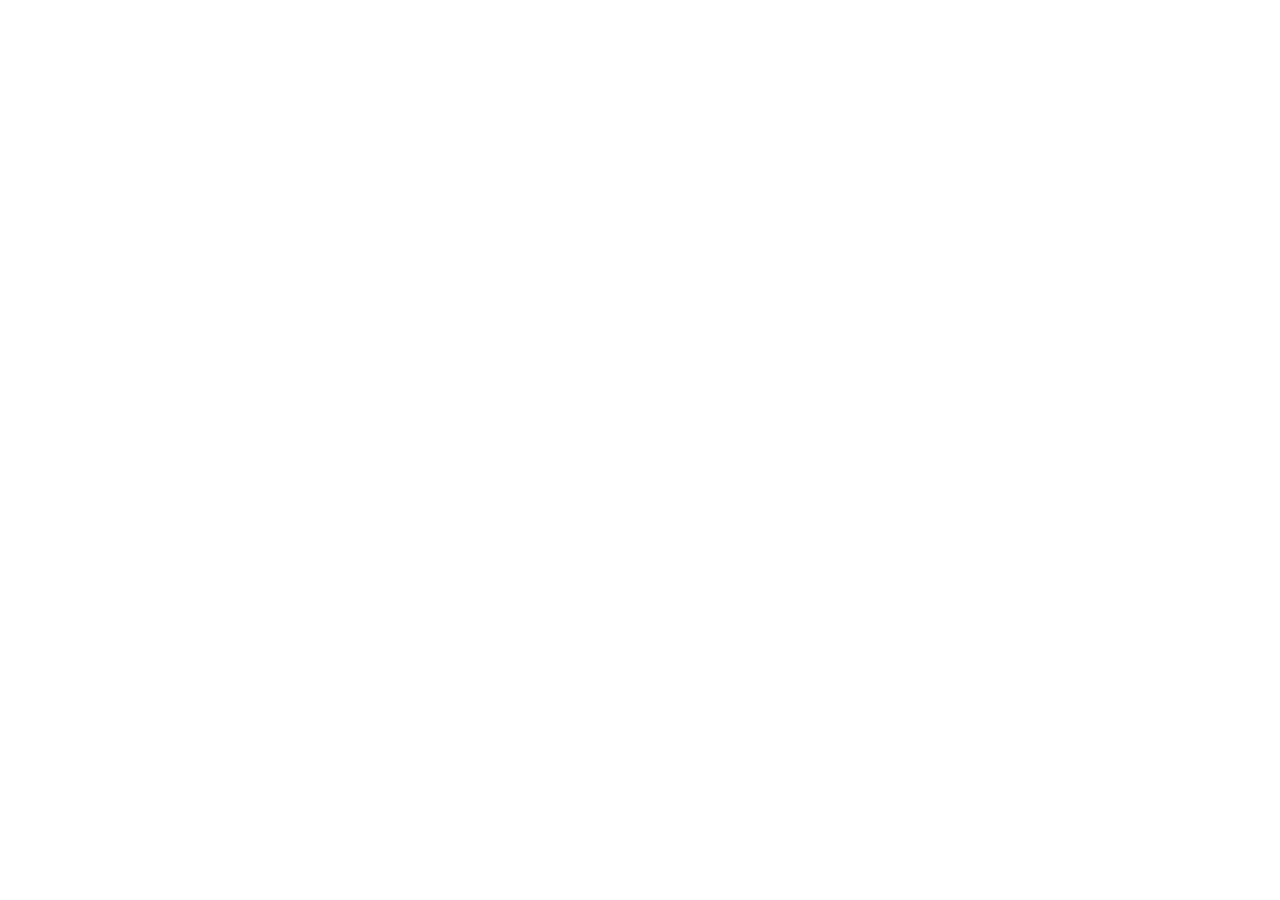
==== travel-packages-page.html @ 7e33ffff "Cria a estrutura base html da pagina pacotes de viagem" ====
<!doctype html>
<html lang="pt-br">
  <head>
    <meta charset="UTF-8" />
    <meta name="viewport" content="width=device-width, initial-scale=1.0" />

    <link rel="stylesheet" href="./css/style.css" />

    <title>Pacotes de Viagem</title>
  </head>
  <body>
    <header class="main-header"></header>

    <section class="hero travel-packages-hero"></section>

    <section class="destinations"></section>

    <section class="payments"></section>

    <section class="testmonials"></section>

    <section class="bottom-hero"></section>

    <footer class="main-footer"></footer>
  </body>
</html>
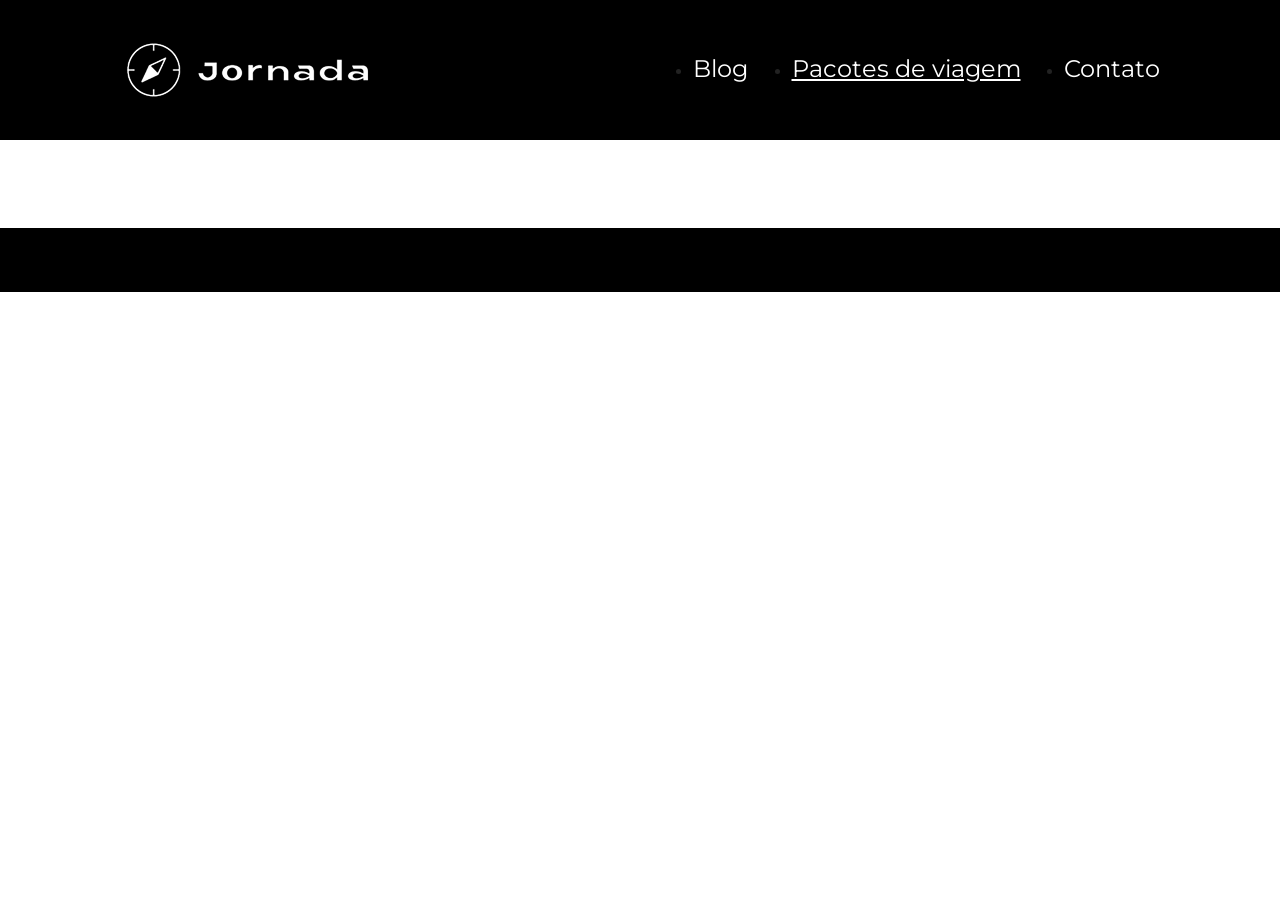
==== commit 30e862ba: "Finaliza o header de pacotes viagem" ====
--- a/travel-packages-page.html
+++ b/travel-packages-page.html
@@ -9,7 +9,57 @@
     <title>Pacotes de Viagem</title>
   </head>
   <body>
-    <header class="main-header"></header>
+    <header class="main-header">
+      <a
+        class="logo"
+        href="index.html"
+        title="Voltar para a página inicial do site Jornada Viagens"
+      >
+        <img
+          class="img-mobile"
+          src="./img/bussola-jornada-branca.png"
+          alt="Bussola do logo Jornada Viagens na cor branca"
+        />
+
+        <img
+          class="img-desktop"
+          src="./img/bussola-texto-jornada-branca.png"
+          alt="Logo Jornada Viagens na cor branca"
+        />
+      </a>
+
+      <div class="navigation-menu">
+        <label for="menu-toggle" class="menu-icon">
+          <img src="./img/menu.png" alt="Menu de navegação" />
+        </label>
+
+        <input type="checkbox" id="menu-toggle" hidden />
+
+        <nav role="navigation">
+          <ul class="list-links">
+            <li>
+              <a href="blog.html" target="_blank" title="Acessar Blog">Blog</a>
+            </li>
+
+            <li>
+              <a
+                href="pacotes.html"
+                class="travel-packages-link"
+                target="_blank"
+                title="Acessar Pacotes de Viagem"
+                >Pacotes de viagem</a
+              >
+            </li>
+
+            <li>
+              <a href="contato.html" target="_blank" title="Acessar Contato"
+                >Contato</a
+              >
+            </li>
+          </ul>
+        </nav>
+      </div>
+    </header>
 
     <section class="hero travel-packages-hero"></section>
 
--- a/css/style.css
+++ b/css/style.css
@@ -0,0 +1,10 @@
+@import url(global.css);
+@import url(header.css);
+@import url(hero.css);
+@import url(offers.css);
+@import url(categories.css);
+@import url(destinations.css);
+@import url(payments.css);
+@import url(testimonials.css);
+@import url(footer.css);
+@import url(travel-packages.css);
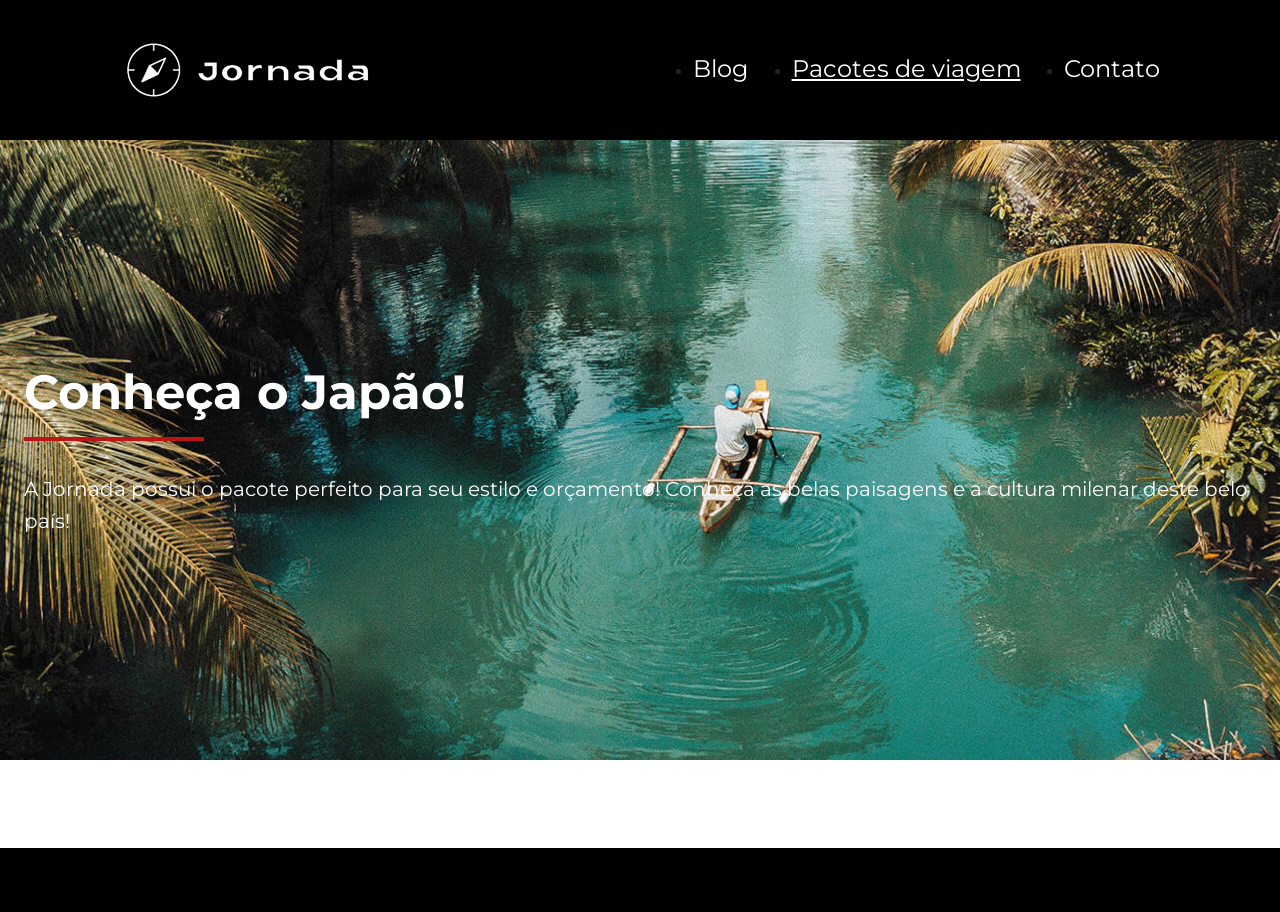
==== commit 2137c2a9: "Adiciona o hero na pacotes de viagem e comeca a estilizar" ====
--- a/travel-packages-page.html
+++ b/travel-packages-page.html
@@ -61,7 +61,18 @@
       </div>
     </header>
 
-    <section class="hero travel-packages-hero"></section>
+    <section class="hero travel-packages-hero">
+      <div class="hero-img">
+        <div class="travel-packages-hero-content">
+          <h1>Conheça o Japão!</h1>
+          <hr />
+          <p>
+            A Jornada possui o pacote perfeito para seu estilo e orçamento!
+            Conheça as belas paisagens e a cultura milenar deste belo país!
+          </p>
+        </div>
+      </div>
+    </section>
 
     <section class="destinations"></section>
 
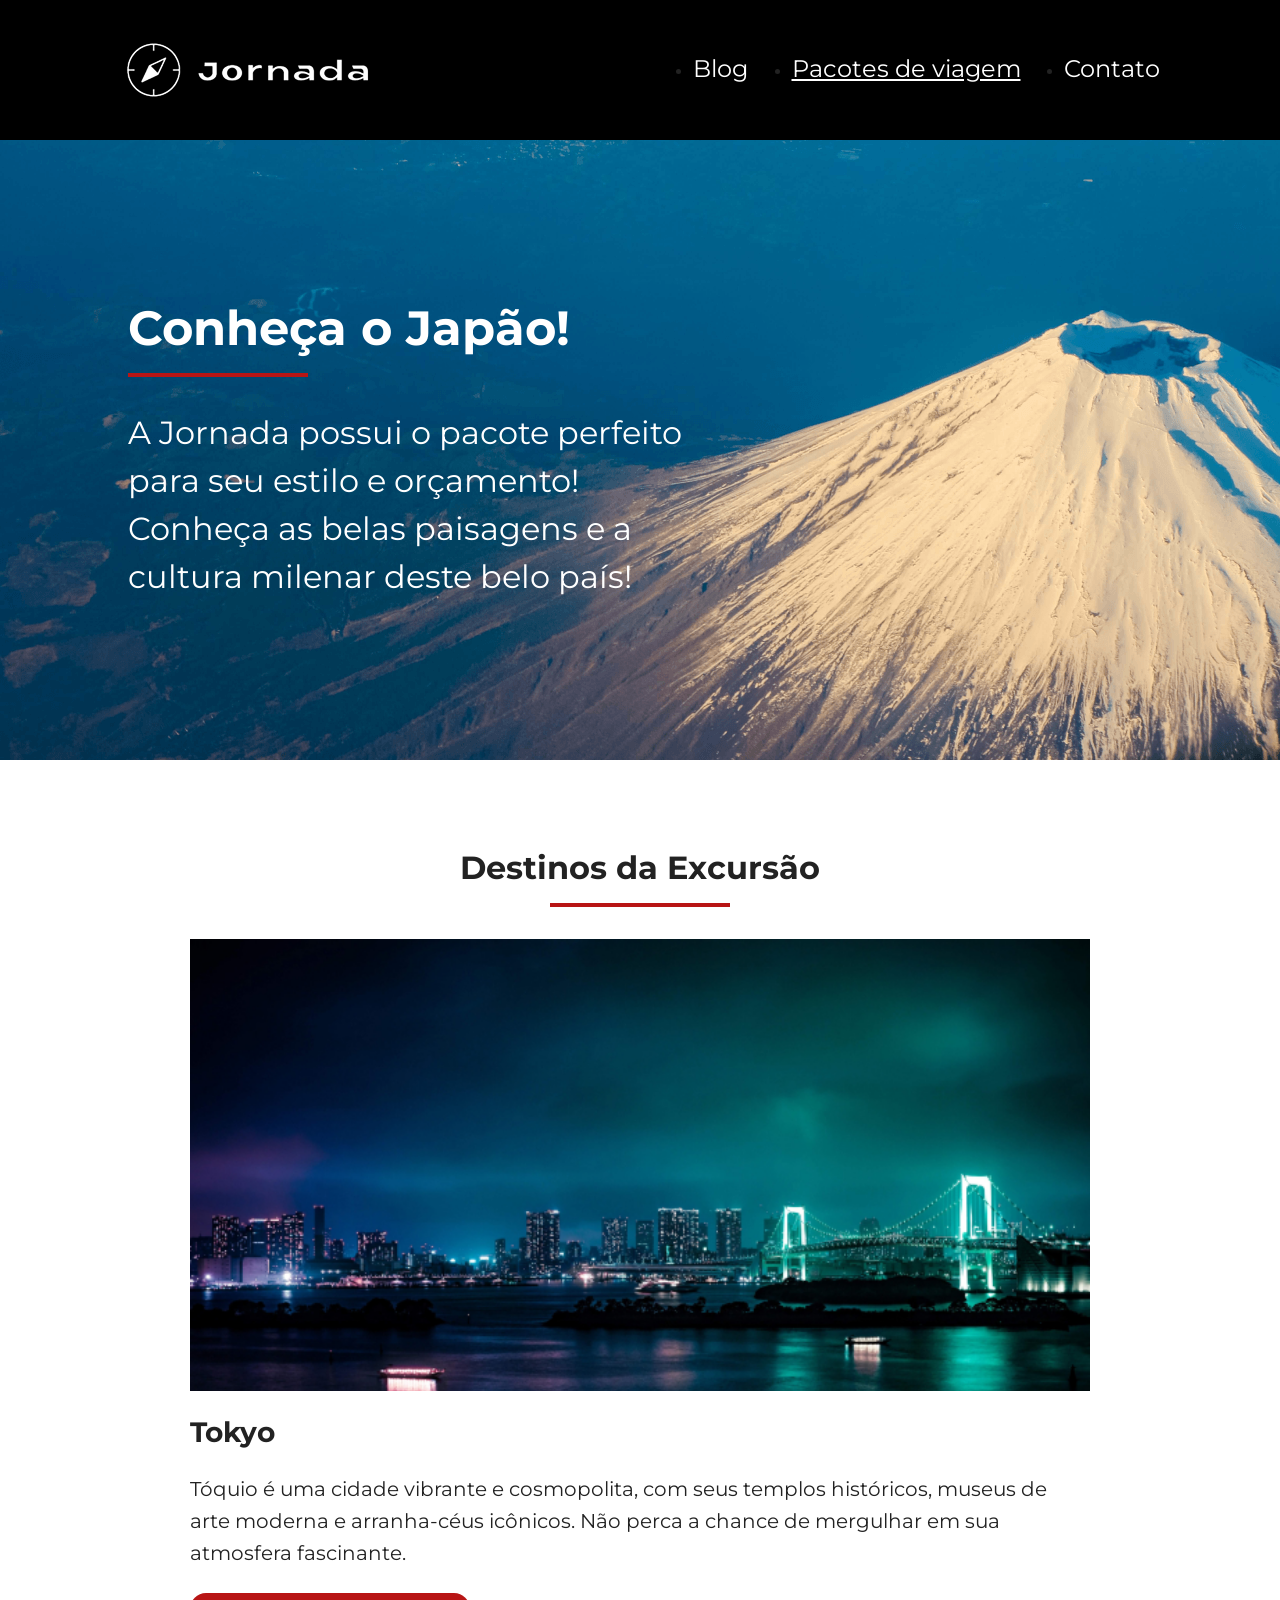
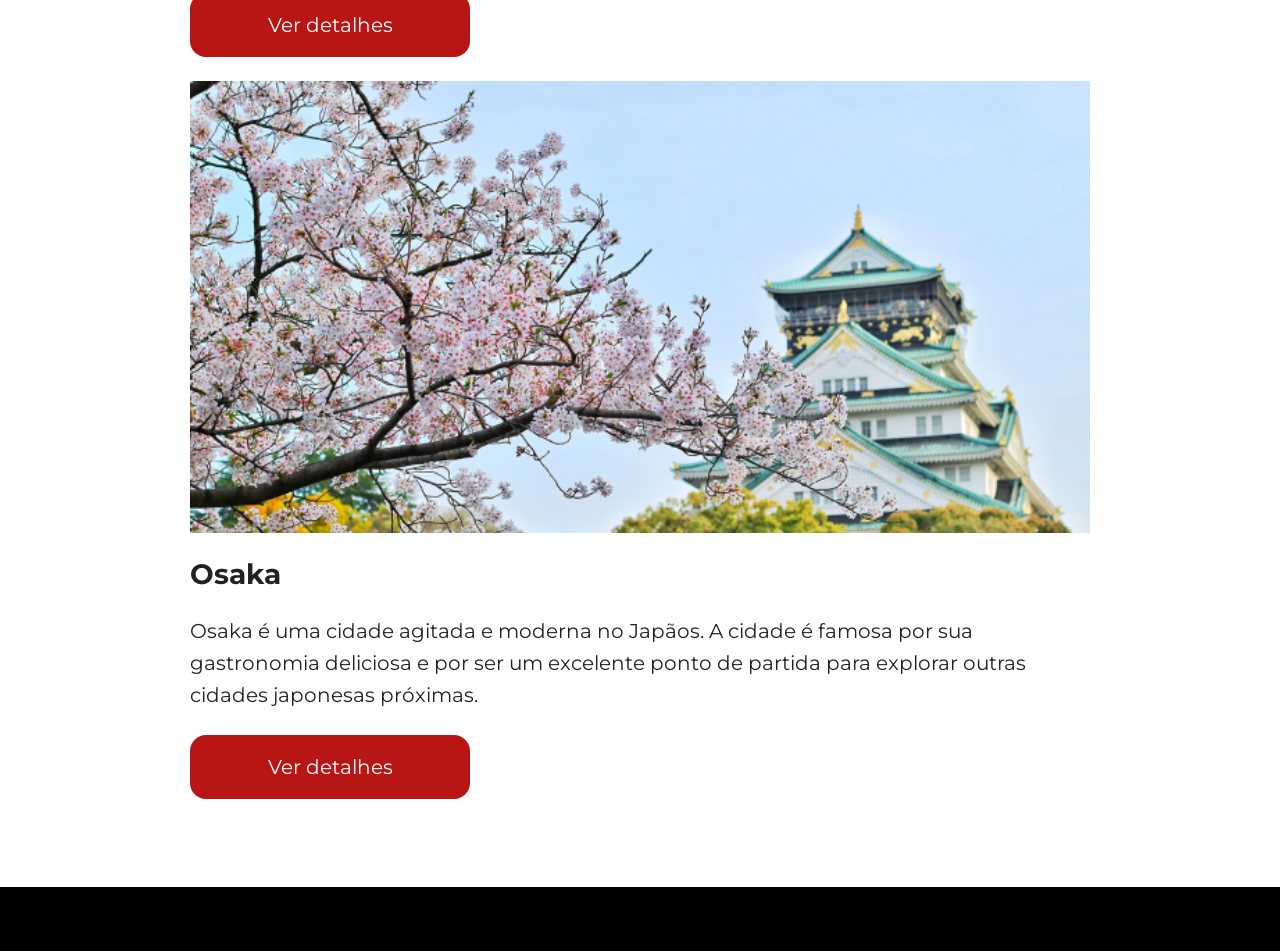
==== commit 560ba627: "Finaliza a secao destinations da travel packages" ====
--- a/travel-packages-page.html
+++ b/travel-packages-page.html
@@ -74,7 +74,60 @@
       </div>
     </section>
 
-    <section class="destinations"></section>
+    <section class="destinations">
+      <div class="section-title">
+        <h2>Destinos da Excursão</h2>
+        <hr />
+      </div>
+
+      <div class="destination-itens">
+        <article class="item tokyo">
+          <header>
+            <div class="img-item img-tokyo"></div>
+            <h3 class="content-title">Tokyo</h3>
+          </header>
+
+          <p class="content-text">
+            Tóquio é uma cidade vibrante e cosmopolita, com seus templos
+            históricos, museus de arte moderna e arranha-céus icônicos. Não
+            perca a chance de mergulhar em sua atmosfera fascinante.
+          </p>
+
+          <footer>
+            <a
+              href="#"
+              class="button"
+              target="_blank"
+              title="Veja mais detalhes do destino Tokyo"
+              >Ver detalhes</a
+            >
+          </footer>
+        </article>
+
+        <article class="item osaka">
+          <header>
+            <div class="img-item img-osaka"></div>
+            <h3 class="content-title">Osaka</h3>
+          </header>
+
+          <p class="content-text">
+            Osaka é uma cidade agitada e moderna no Japãos. A cidade é famosa
+            por sua gastronomia deliciosa e por ser um excelente ponto de
+            partida para explorar outras cidades japonesas próximas.
+          </p>
+
+          <footer>
+            <a
+              href="#"
+              class="button"
+              target="_blank"
+              title="Veja mais detalhes do destino Osaka"
+              >Ver detalhes</a
+            >
+          </footer>
+        </article>
+      </div>
+    </section>
 
     <section class="payments"></section>
 
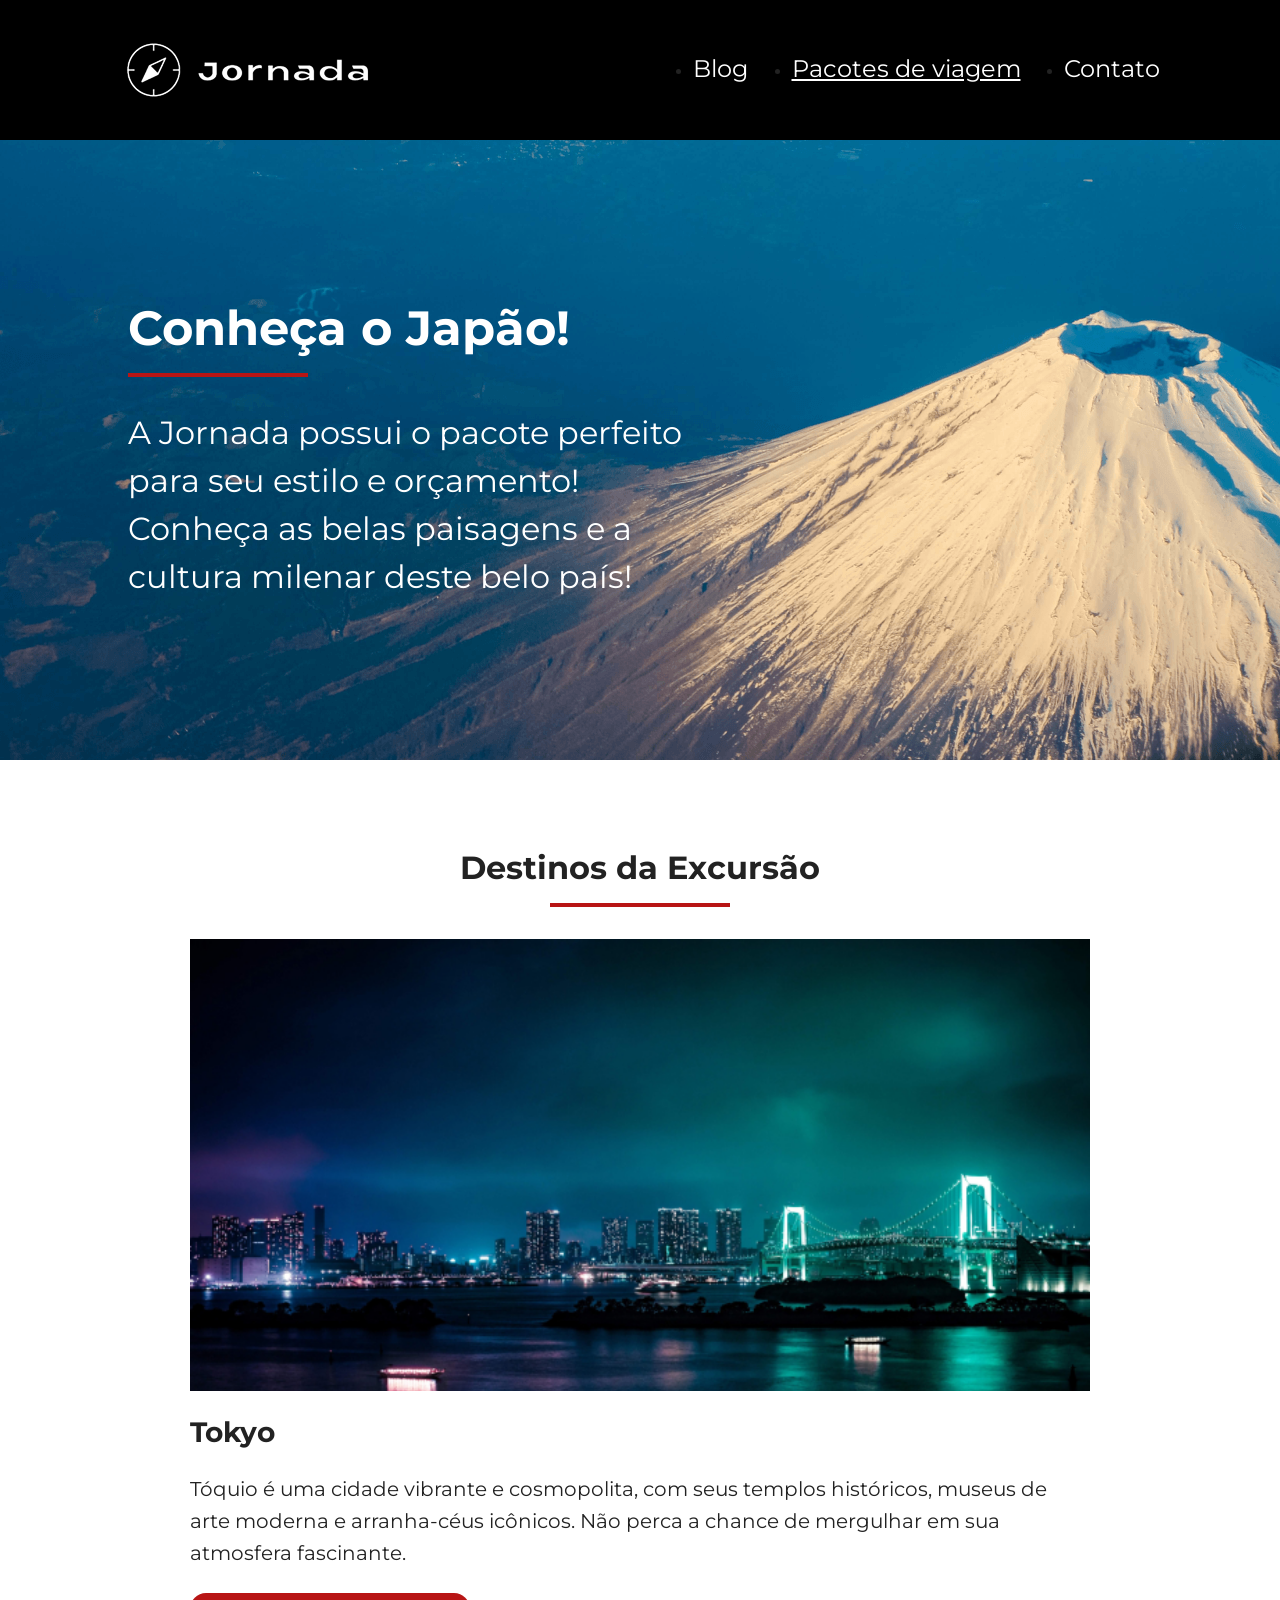
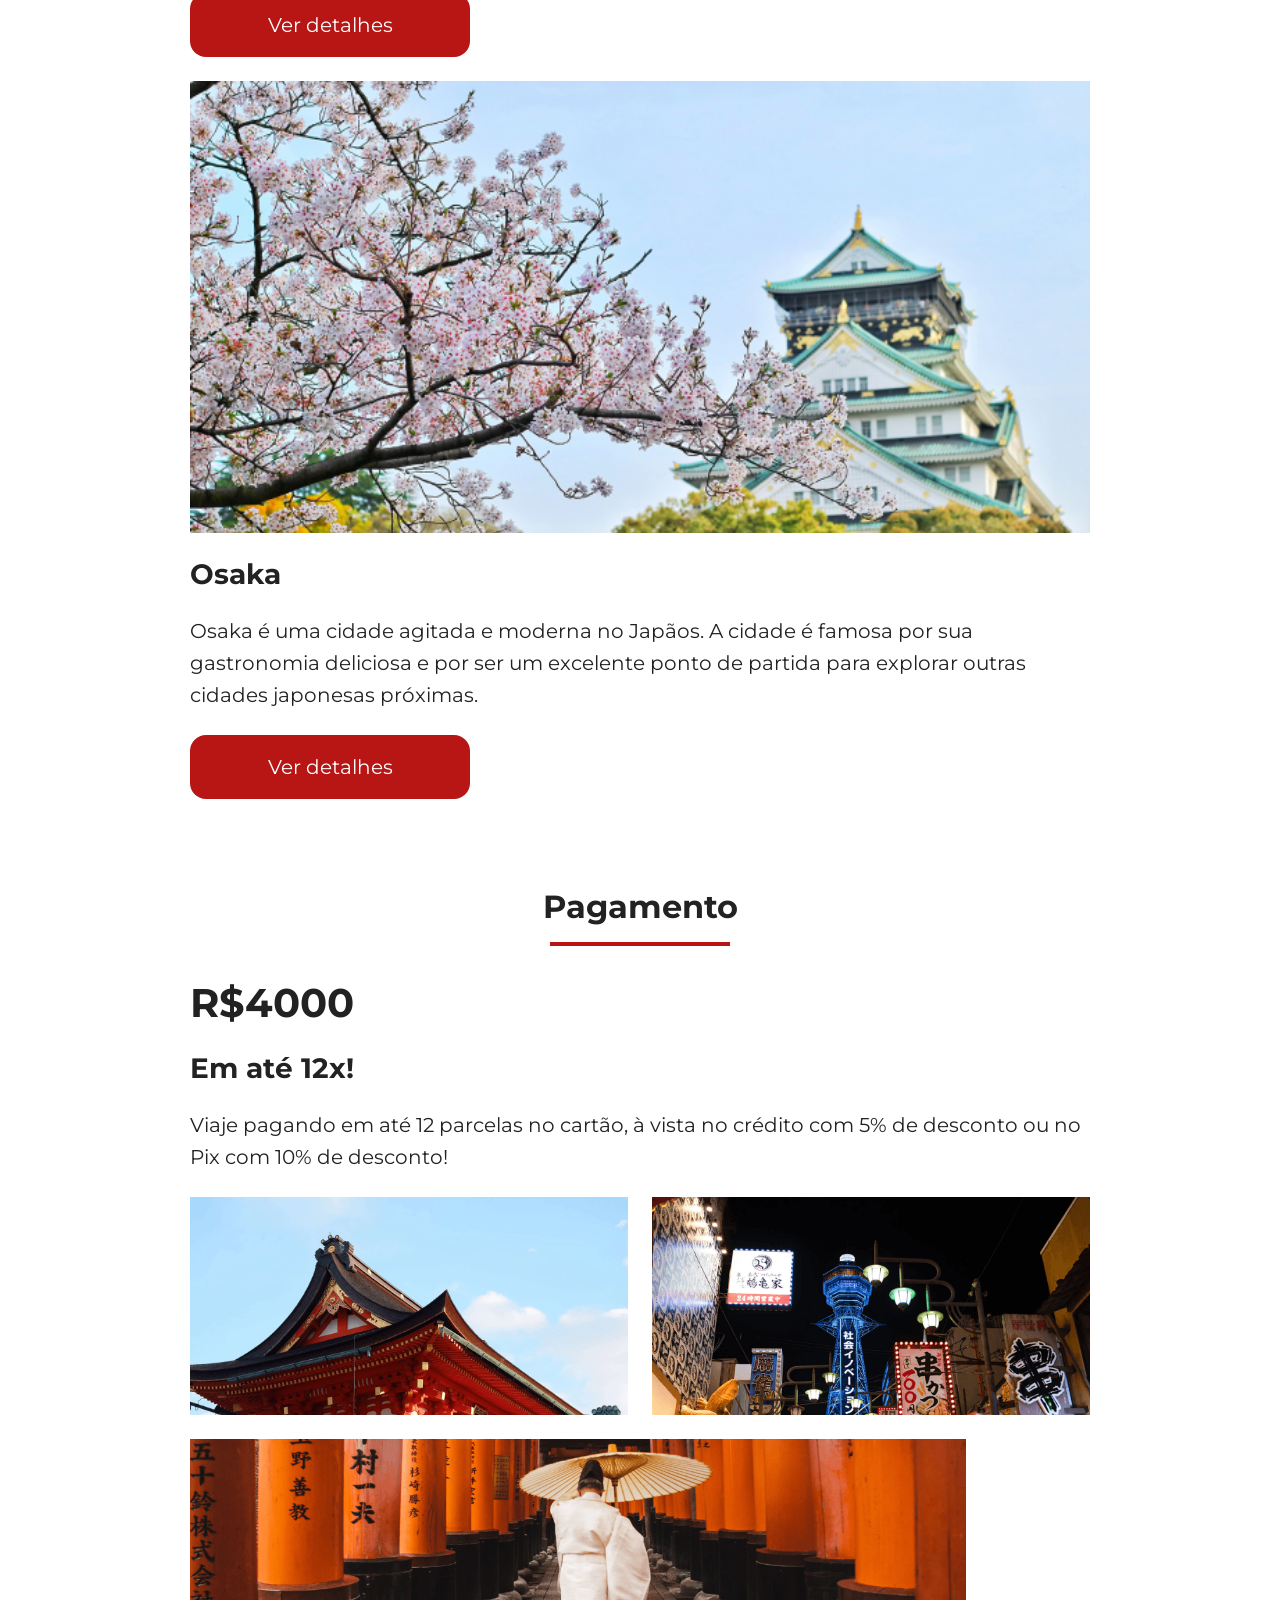
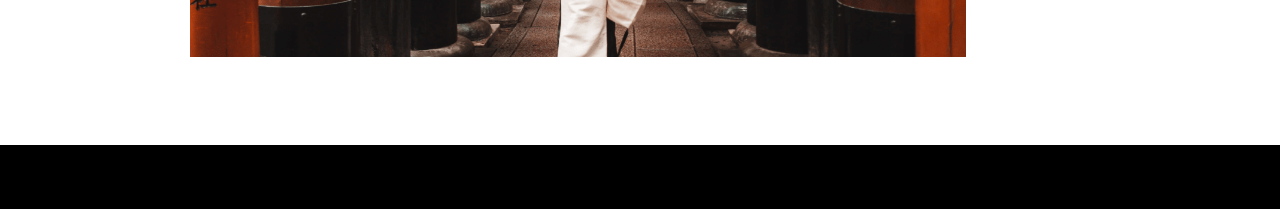
==== commit 83ea28b8: "Adiciona a secao de pagamentos da pagina travel packages" ====
--- a/travel-packages-page.html
+++ b/travel-packages-page.html
@@ -129,7 +129,29 @@
       </div>
     </section>
 
-    <section class="payments"></section>
+    <section class="payments">
+      <div class="section-title">
+        <h2>Pagamento</h2>
+        <hr />
+      </div>
+
+      <div class="content-container travel-packages">
+        <div class="text-content">
+          <h3 class="content-title"><span>R$4000</span>Em até 12x!</h3>
+
+          <p class="content-text">
+            Viaje pagando em até 12 parcelas no cartão, à vista no crédito com
+            5% de desconto ou no Pix com 10% de desconto!
+          </p>
+        </div>
+
+        <div class="image-content">
+          <div class="image first"></div>
+          <div class="image second"></div>
+          <div class="image third colspan-2"></div>
+        </div>
+      </div>
+    </section>
 
     <section class="testmonials"></section>
 
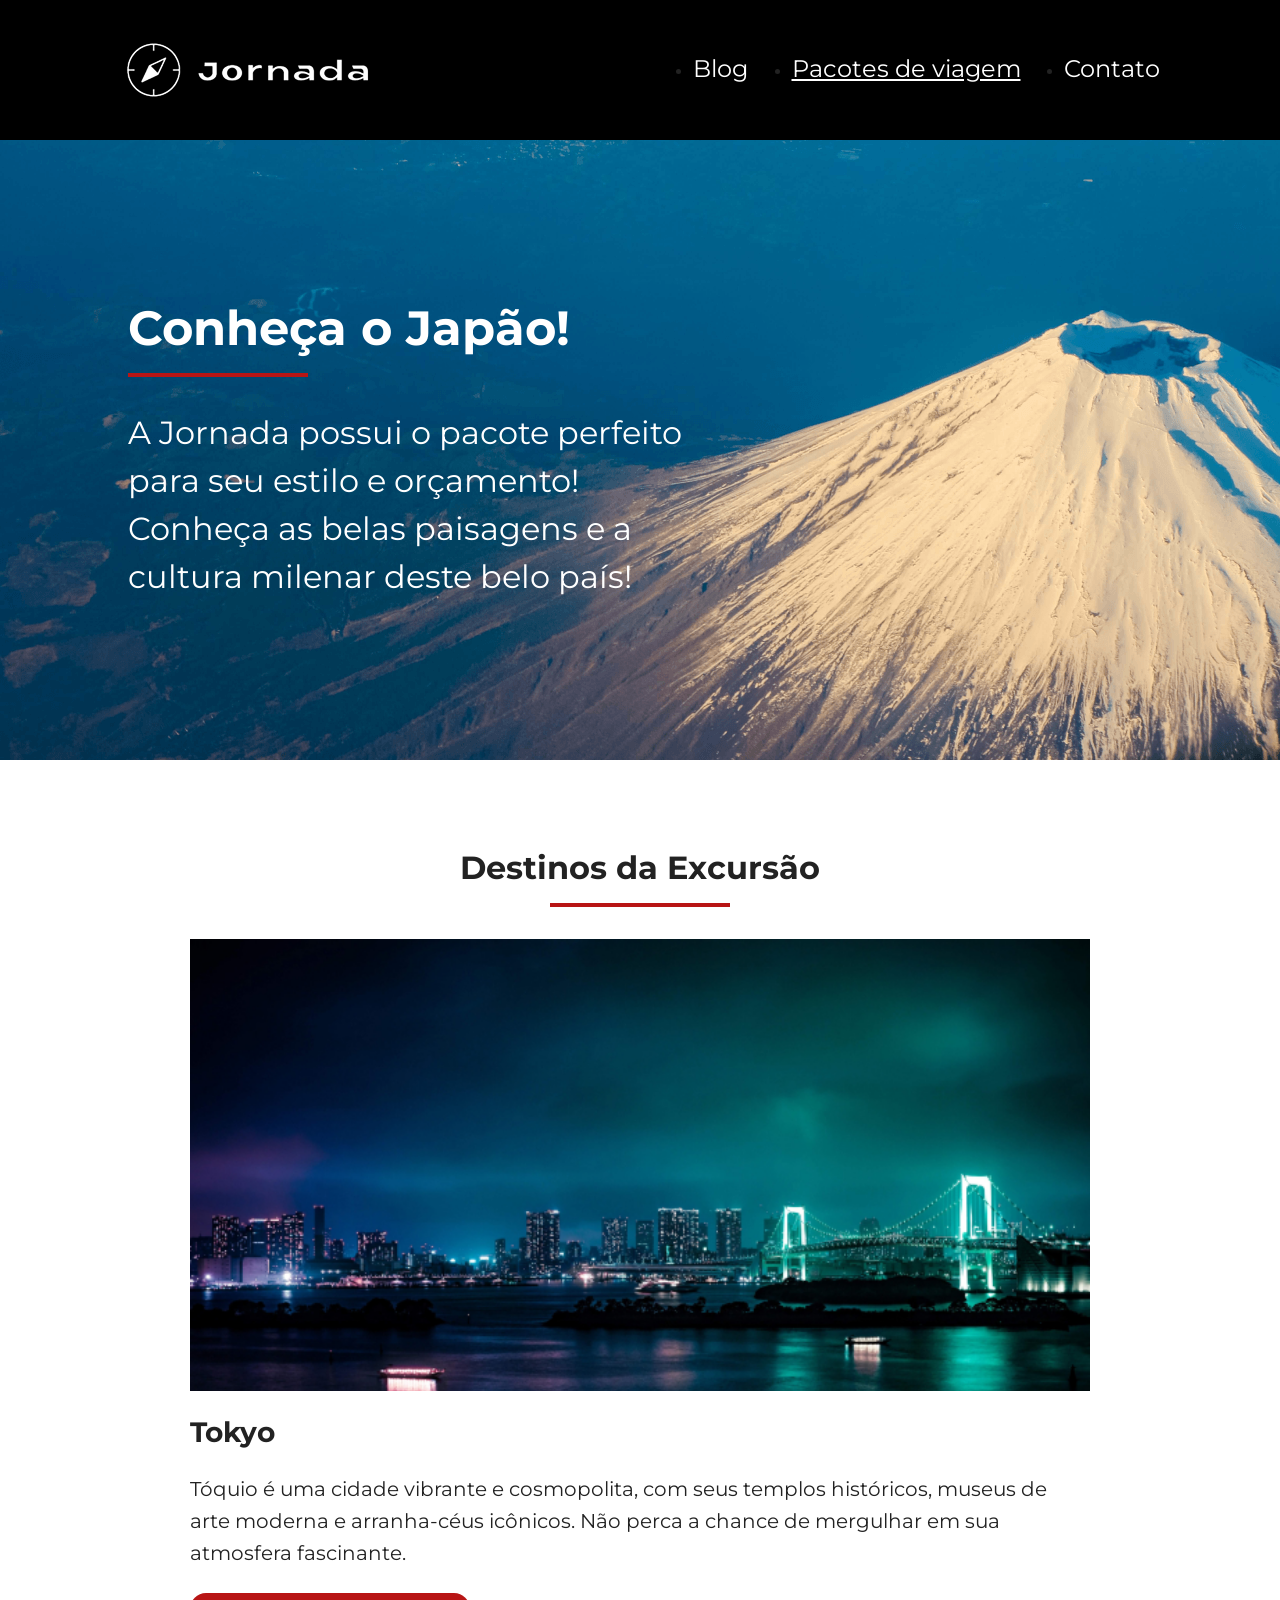
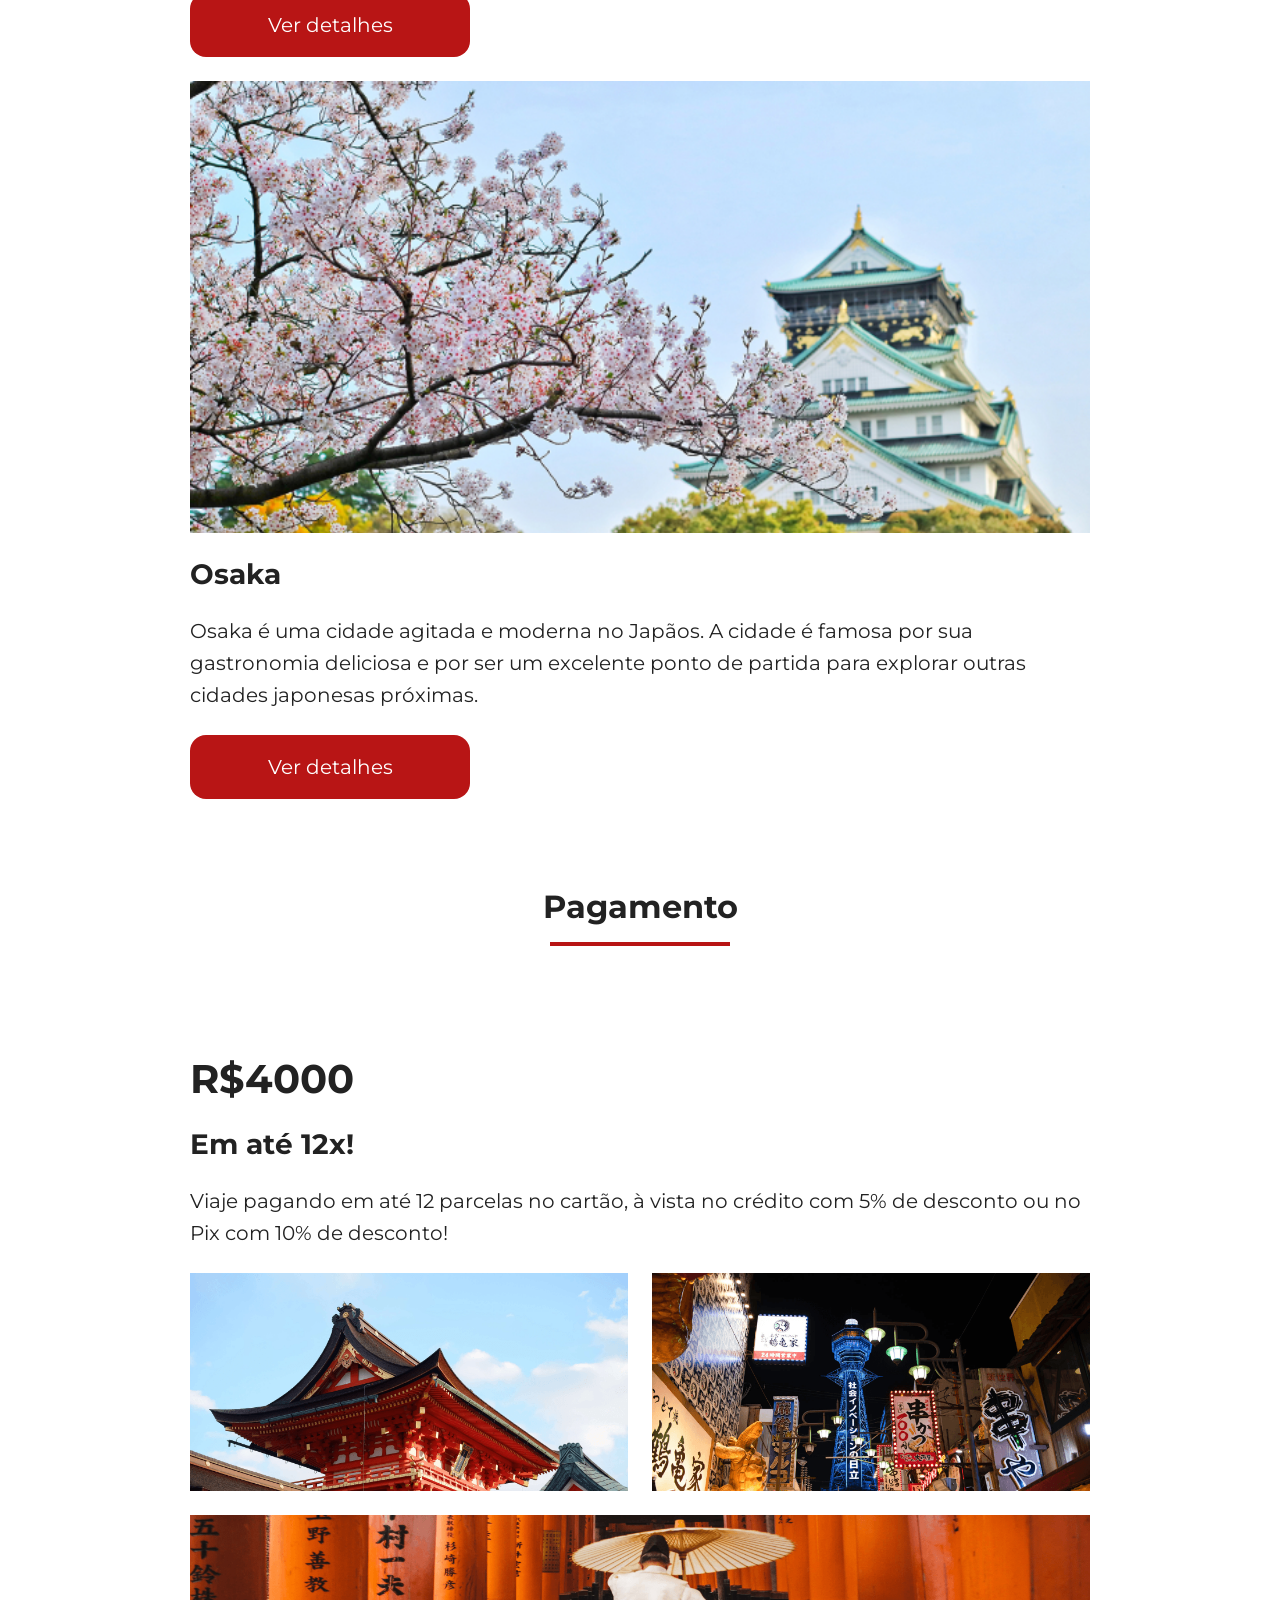
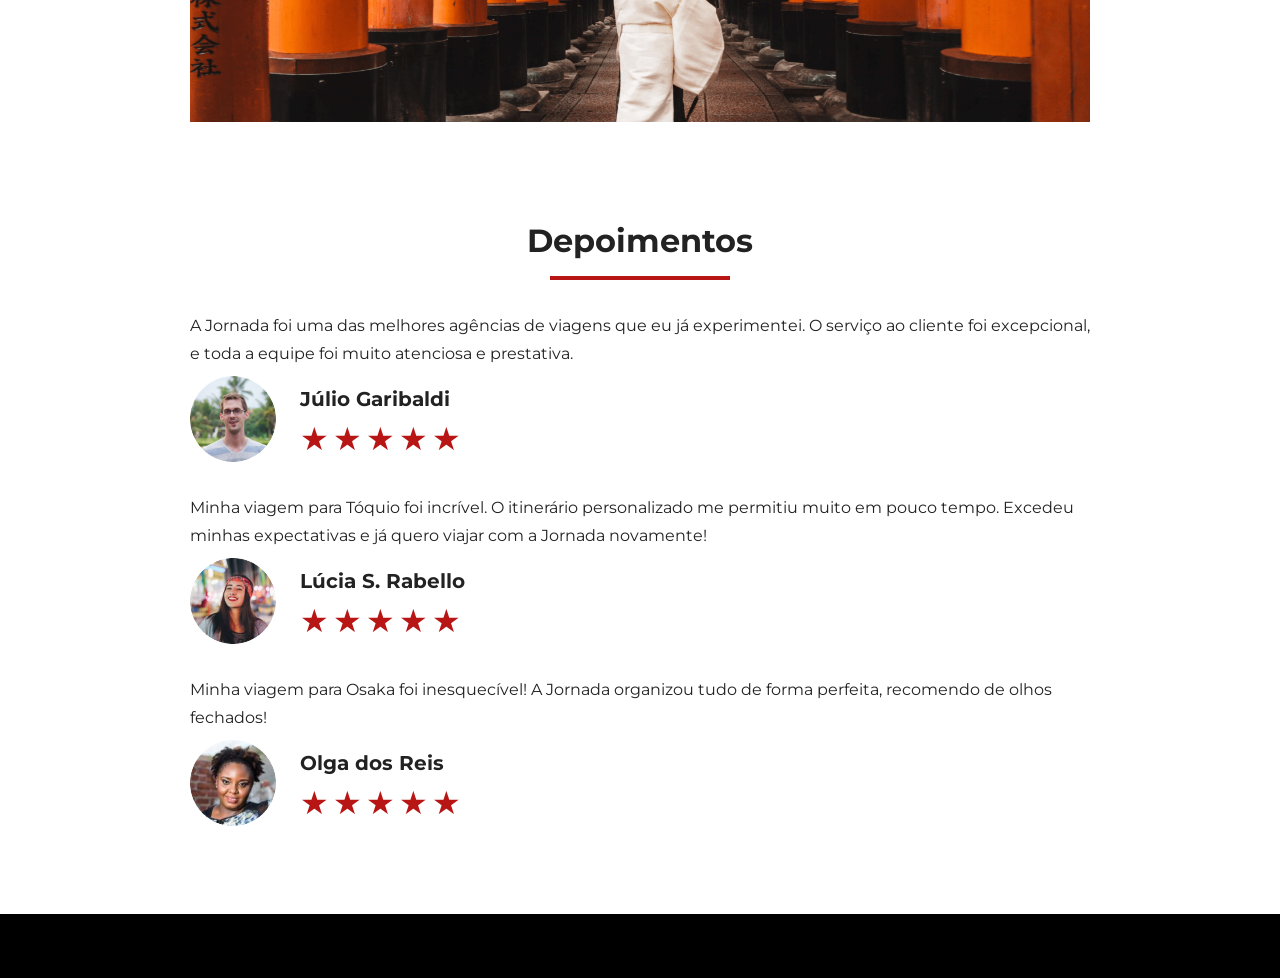
==== commit d3b40376: "Adiciona a secao Depoimentos da pagina pacotes de viagenm" ====
--- a/travel-packages-page.html
+++ b/travel-packages-page.html
@@ -153,7 +153,100 @@
       </div>
     </section>
 
-    <section class="testmonials"></section>
+    <section class="testimonials travel-packages">
+      <div class="section-title">
+        <h2>Depoimentos</h2>
+        <hr />
+      </div>
+
+      <div class="testimonial-container">
+        <article>
+          <header>
+            <p>
+              A Jornada foi uma das melhores agências de viagens que eu já
+              experimentei. O serviço ao cliente foi excepcional, e toda a
+              equipe foi muito atenciosa e prestativa.
+            </p>
+          </header>
+
+          <footer>
+            <img
+              src="./img/julio-mobile.png"
+              alt="Imagem de perfil da cliente Júlio Garibaldi"
+            />
+
+            <div class="profile-content">
+              <h3>Júlio Garibaldi</h3>
+
+              <div class="rating">
+                <span class="star">★</span>
+                <span class="star">★</span>
+                <span class="star">★</span>
+                <span class="star">★</span>
+                <span class="star">★</span>
+              </div>
+            </div>
+          </footer>
+        </article>
+
+        <article>
+          <header>
+            <p>
+              Minha viagem para Tóquio foi incrível. O itinerário personalizado
+              me permitiu muito em pouco tempo. Excedeu minhas expectativas e já
+              quero viajar com a Jornada novamente!
+            </p>
+          </header>
+
+          <footer>
+            <img
+              src="./img/lucia-mobile.png"
+              alt="Imagem de perfil da cliente Lúcia S. Rabello"
+            />
+
+            <div class="profile-content">
+              <h3>Lúcia S. Rabello</h3>
+
+              <div class="rating">
+                <span class="star">★</span>
+                <span class="star">★</span>
+                <span class="star">★</span>
+                <span class="star">★</span>
+                <span class="star">★</span>
+              </div>
+            </div>
+          </footer>
+        </article>
+
+        <article>
+          <header>
+            <p>
+              Minha viagem para Osaka foi inesquecível! A Jornada organizou tudo
+              de forma perfeita, recomendo de olhos fechados!
+            </p>
+          </header>
+
+          <footer>
+            <img
+              src="./img/olga-mobile.png"
+              alt="Imagem de perfil da cliente Olga dos Reis"
+            />
+
+            <div class="profile-content">
+              <h3>Olga dos Reis</h3>
+
+              <div class="rating">
+                <span class="star">★</span>
+                <span class="star">★</span>
+                <span class="star">★</span>
+                <span class="star">★</span>
+                <span class="star">★</span>
+              </div>
+            </div>
+          </footer>
+        </article>
+      </div>
+    </section>
 
     <section class="bottom-hero"></section>
 
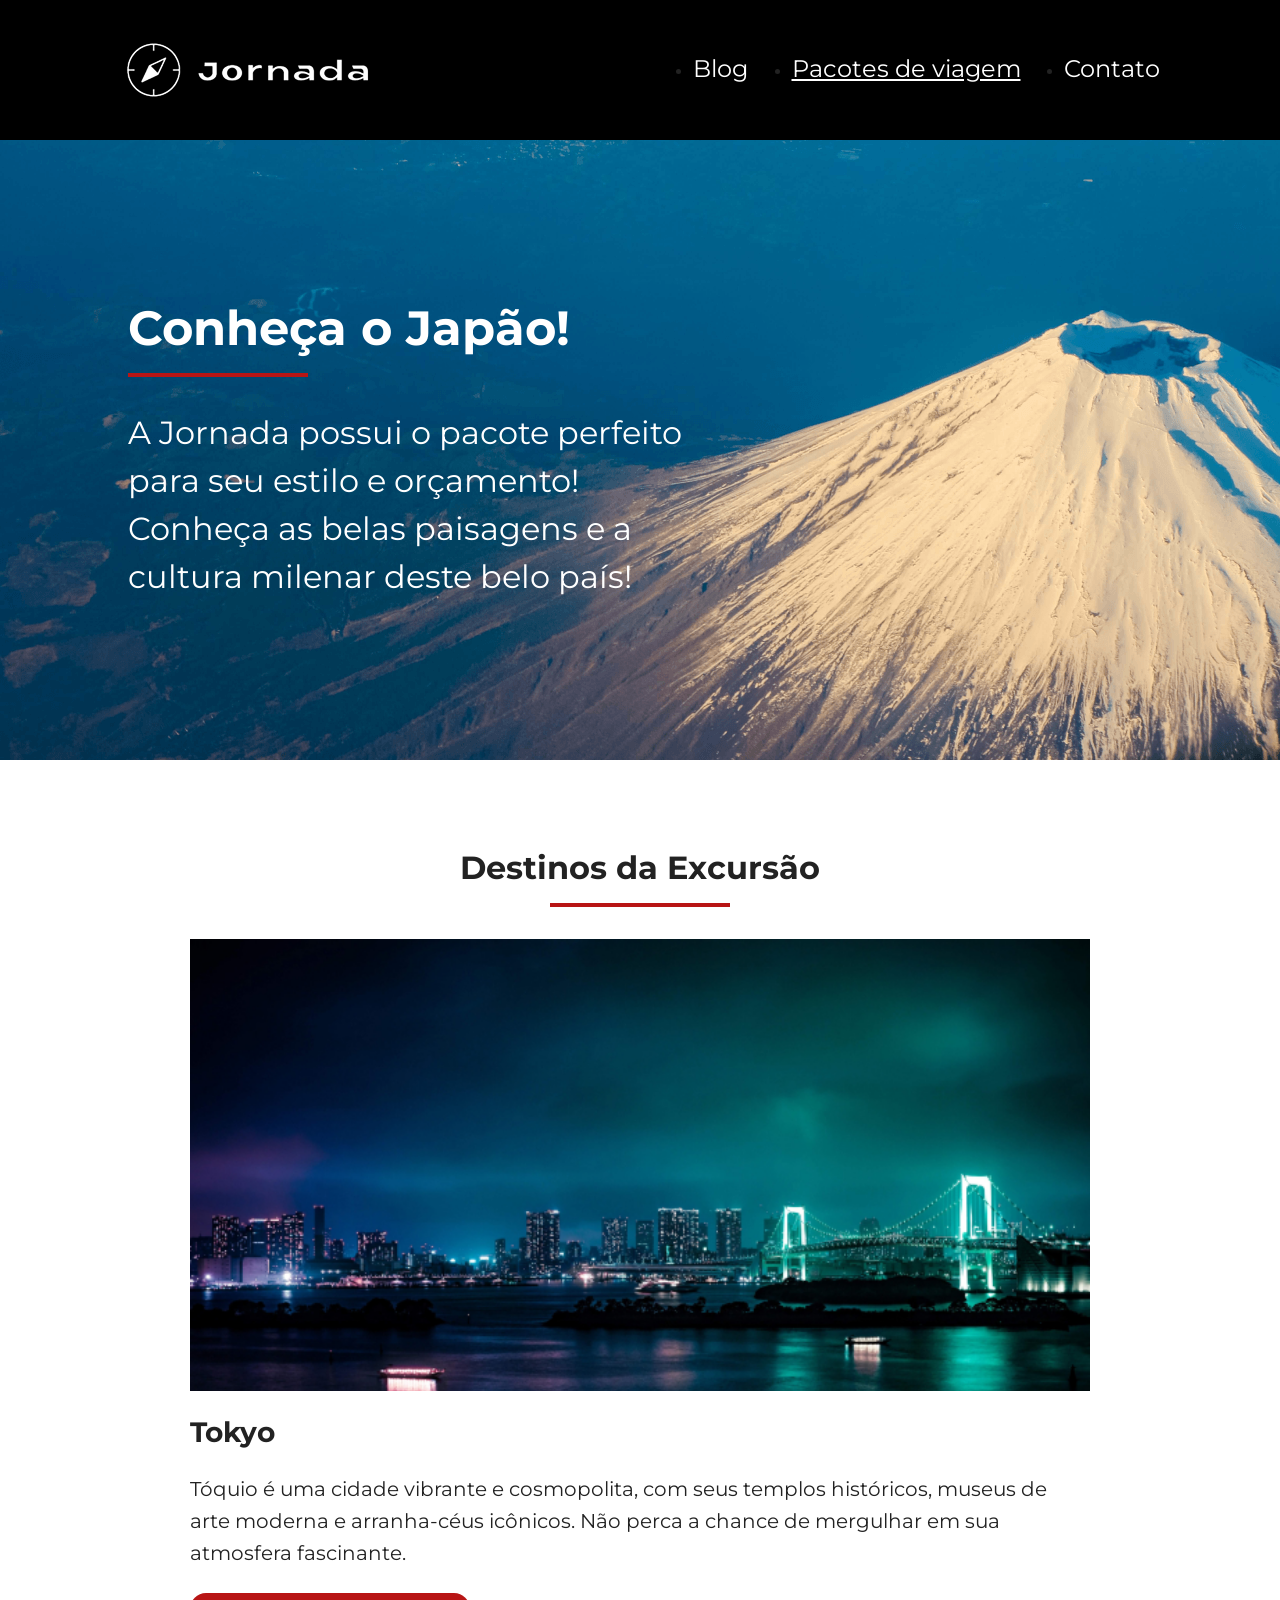
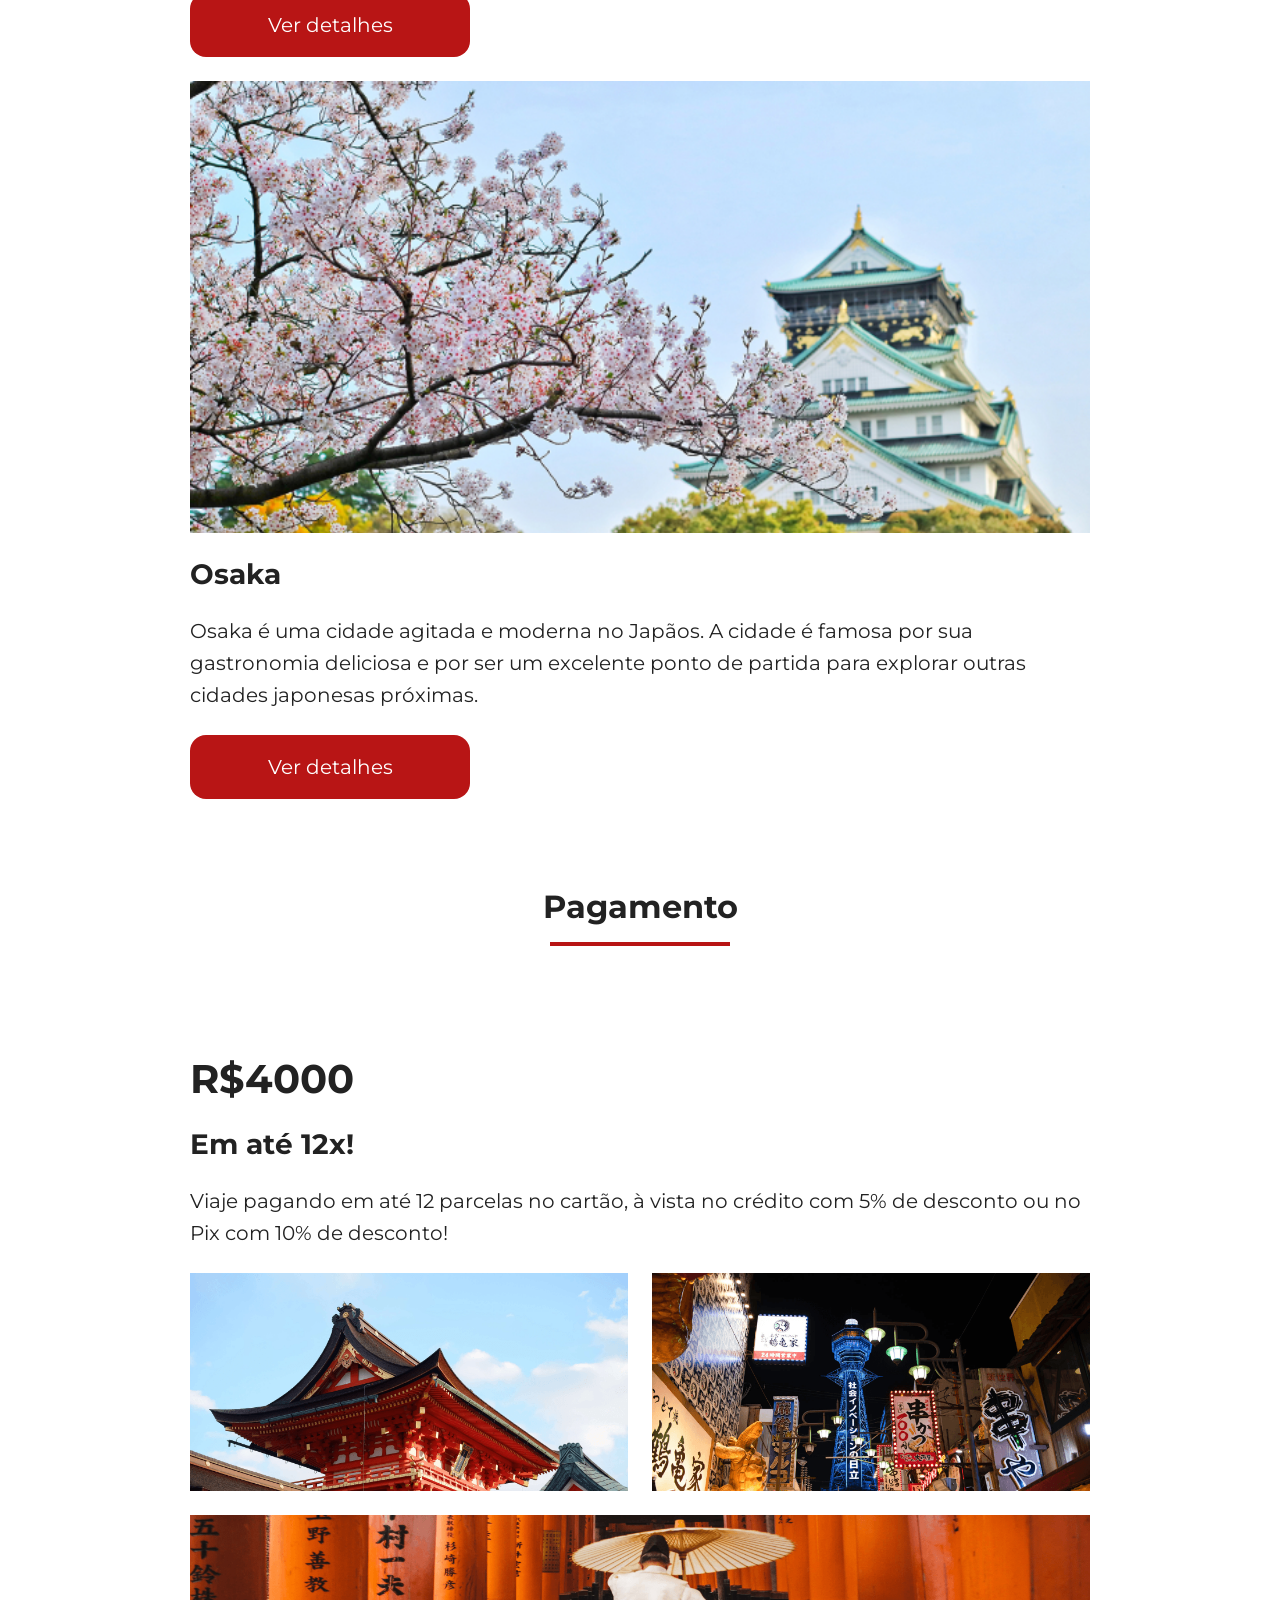
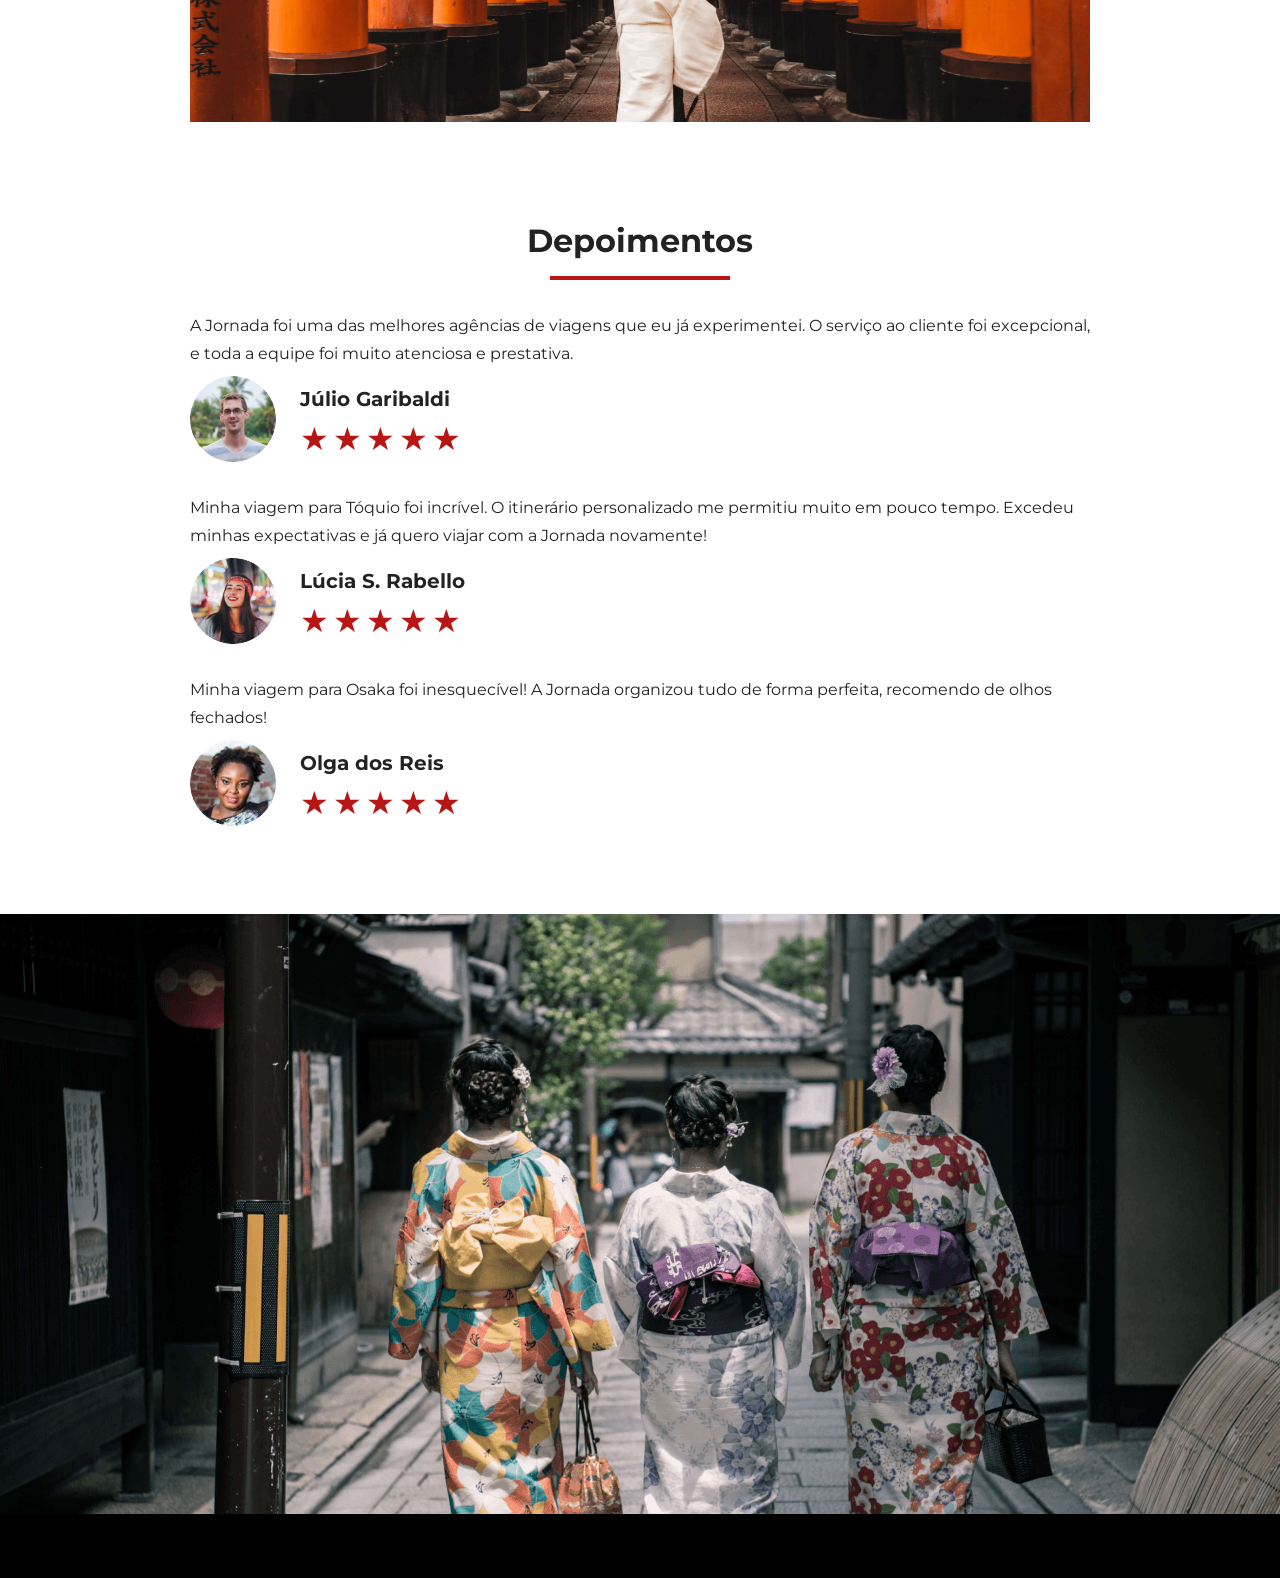
==== commit e6197ced: "Adiciona a secao bottom hero da pagia pacotes de viagem" ====
--- a/travel-packages-page.html
+++ b/travel-packages-page.html
@@ -248,7 +248,9 @@
       </div>
     </section>
 
-    <section class="bottom-hero"></section>
+    <section class="bottom-hero travel-packages">
+      <div class="hero-img"></div>
+    </section>
 
     <footer class="main-footer"></footer>
   </body>
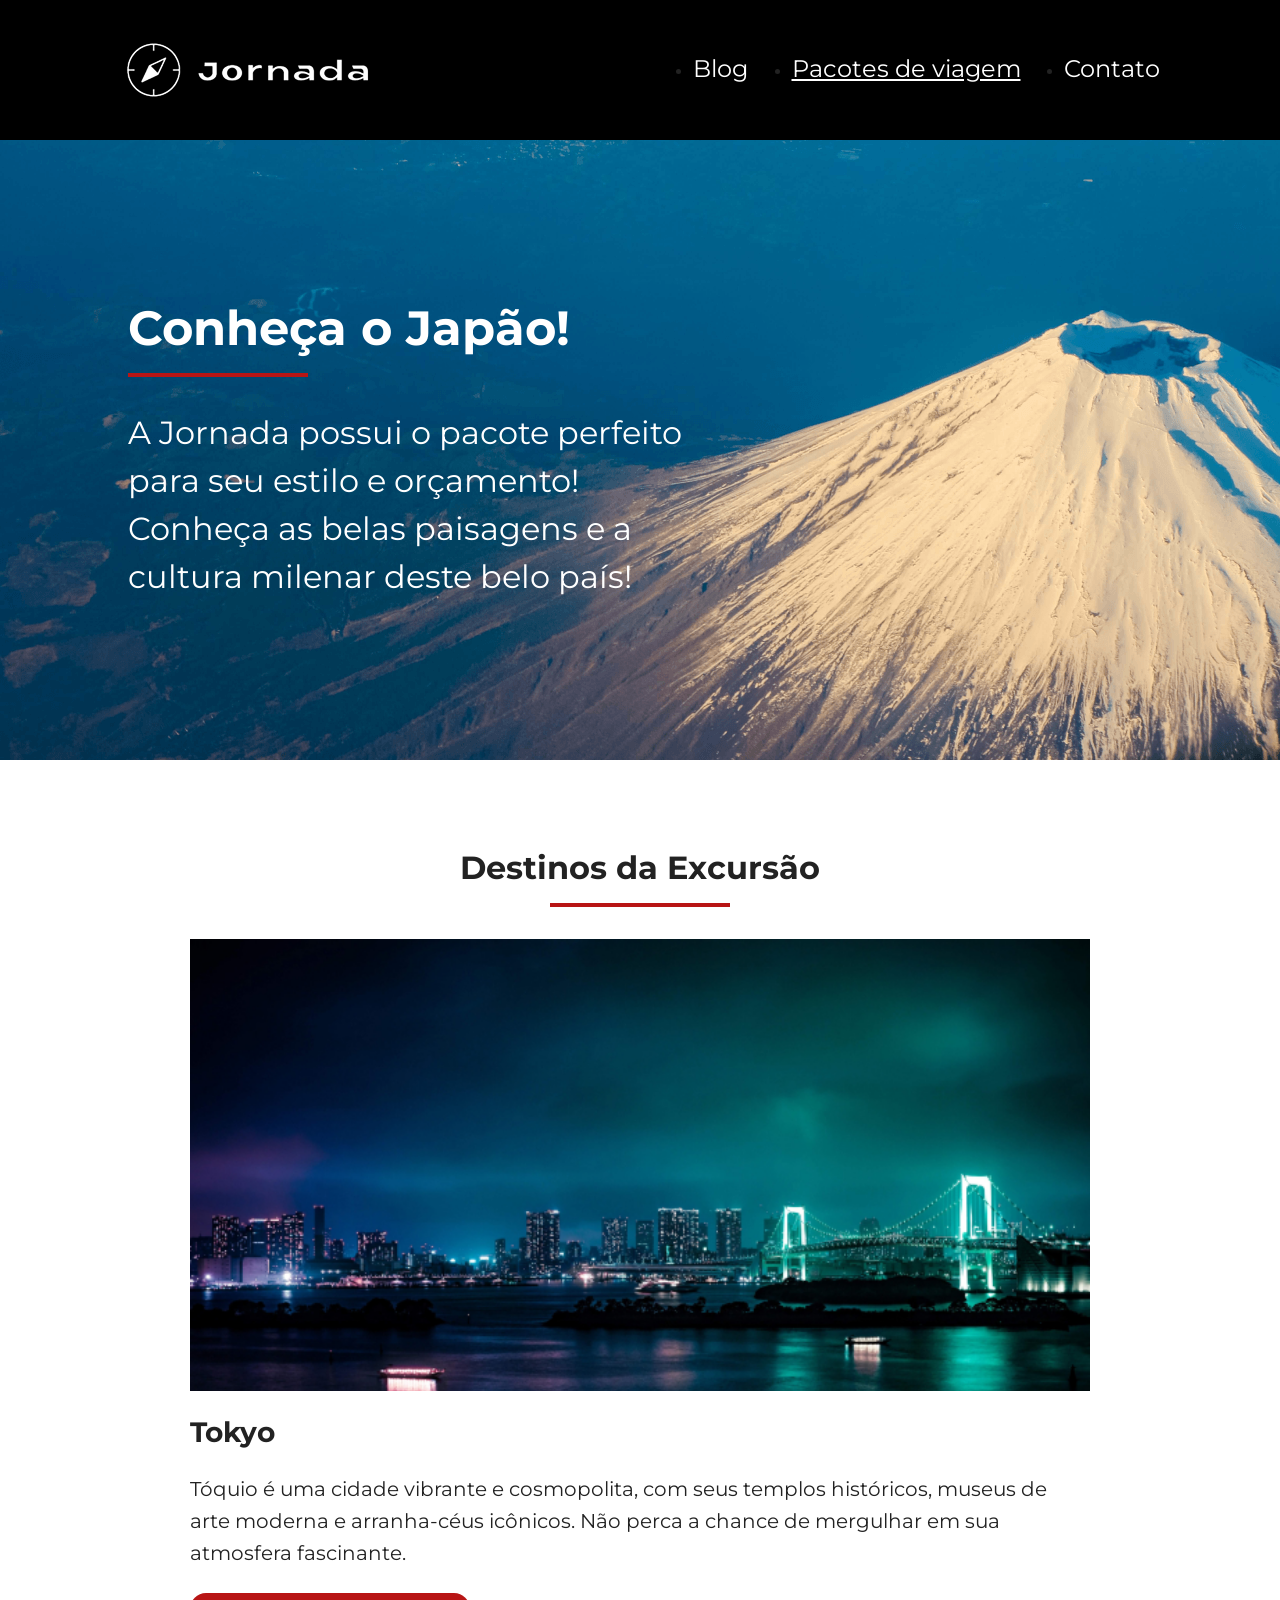
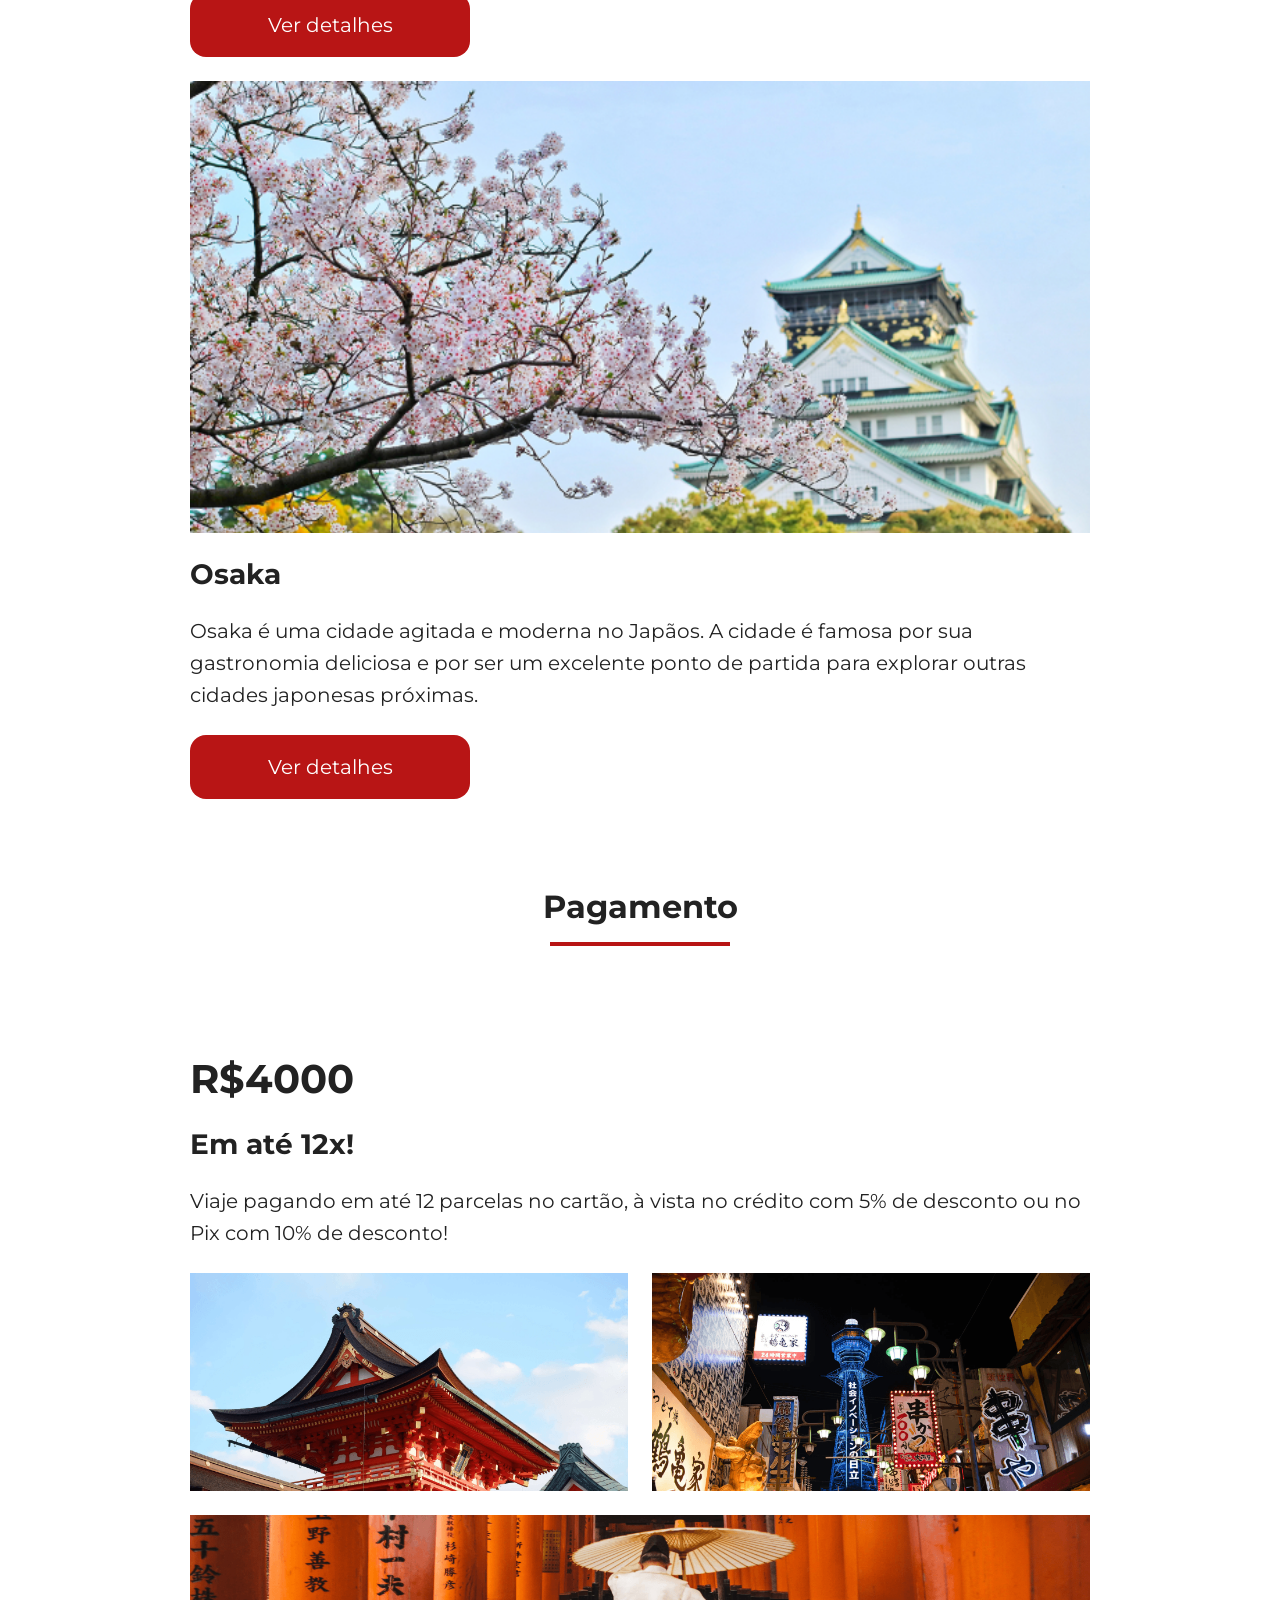
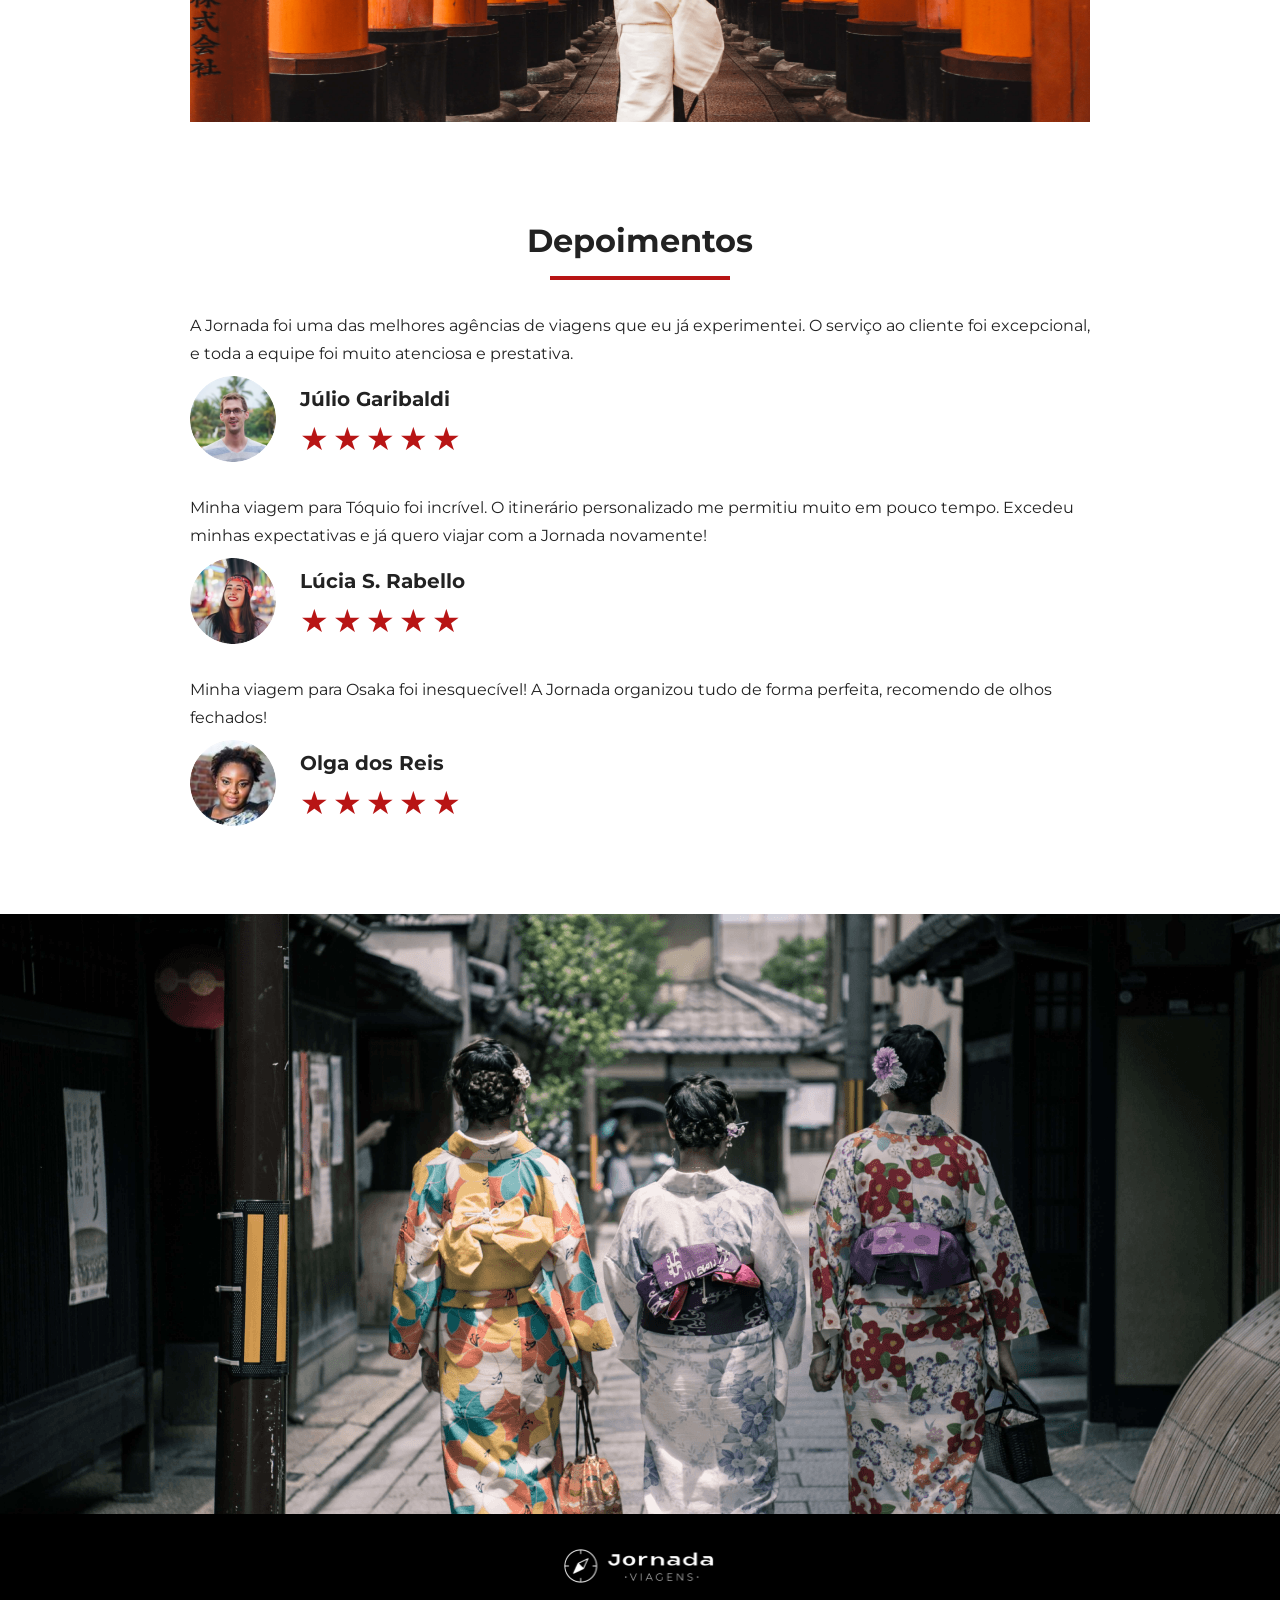
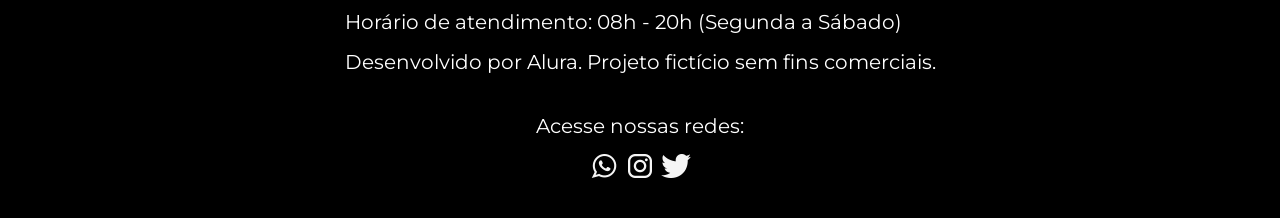
==== commit 157f3442: "Adiciona a secao de rodape da pagina pacotes de viagem" ====
--- a/travel-packages-page.html
+++ b/travel-packages-page.html
@@ -252,6 +252,63 @@
       <div class="hero-img"></div>
     </section>
 
-    <footer class="main-footer"></footer>
+    <footer class="main-footer travel-packages" role="contentinfo">
+      <div class="footer-content">
+        <a
+          class="logo-footer"
+          href="index.html"
+          title="Voltar para a página inicial do site Jornada Viagens"
+        >
+          <img
+            src="./img/logo-jornada-viagens-footer.png"
+            alt="Logo Jornada Viagens na cor branca"
+          />
+        </a>
+
+        <p class="footer-text">
+          Horário de atendimento: 08h - 20h <span>(Segunda a Sábado)</span>
+        </p>
+
+        <p class="footer-text">
+          Desenvolvido por Alura. Projeto fictício sem fins comerciais.
+        </p>
+      </div>
+
+      <div class="footer-socials">
+        <p class="footer-text">Acesse nossas redes:</p>
+        <div class="social-media">
+          <a
+            href="#"
+            target="_blank"
+            title="Entre em contato através do whatsapp"
+          >
+            <img
+              src="./img/icone-whatsapp.png"
+              alt="Icone do whatsapp na cor branca"
+            />
+          </a>
+          <a
+            href="#"
+            target="_blank"
+            title="Acesse o instagram do Jornada Viagens"
+          >
+            <img
+              src="./img/icone-instagram.png"
+              alt="Icone do instagram na cor branca"
+            />
+          </a>
+          <a
+            href="#"
+            target="_blank"
+            title="Acesse o twitter do Jornada Viagens"
+          >
+            <img
+              src="./img/icone-twitter.png"
+              alt="Icone do twitter na cor branca"
+            />
+          </a>
+        </div>
+      </div>
+    </footer>
   </body>
 </html>
